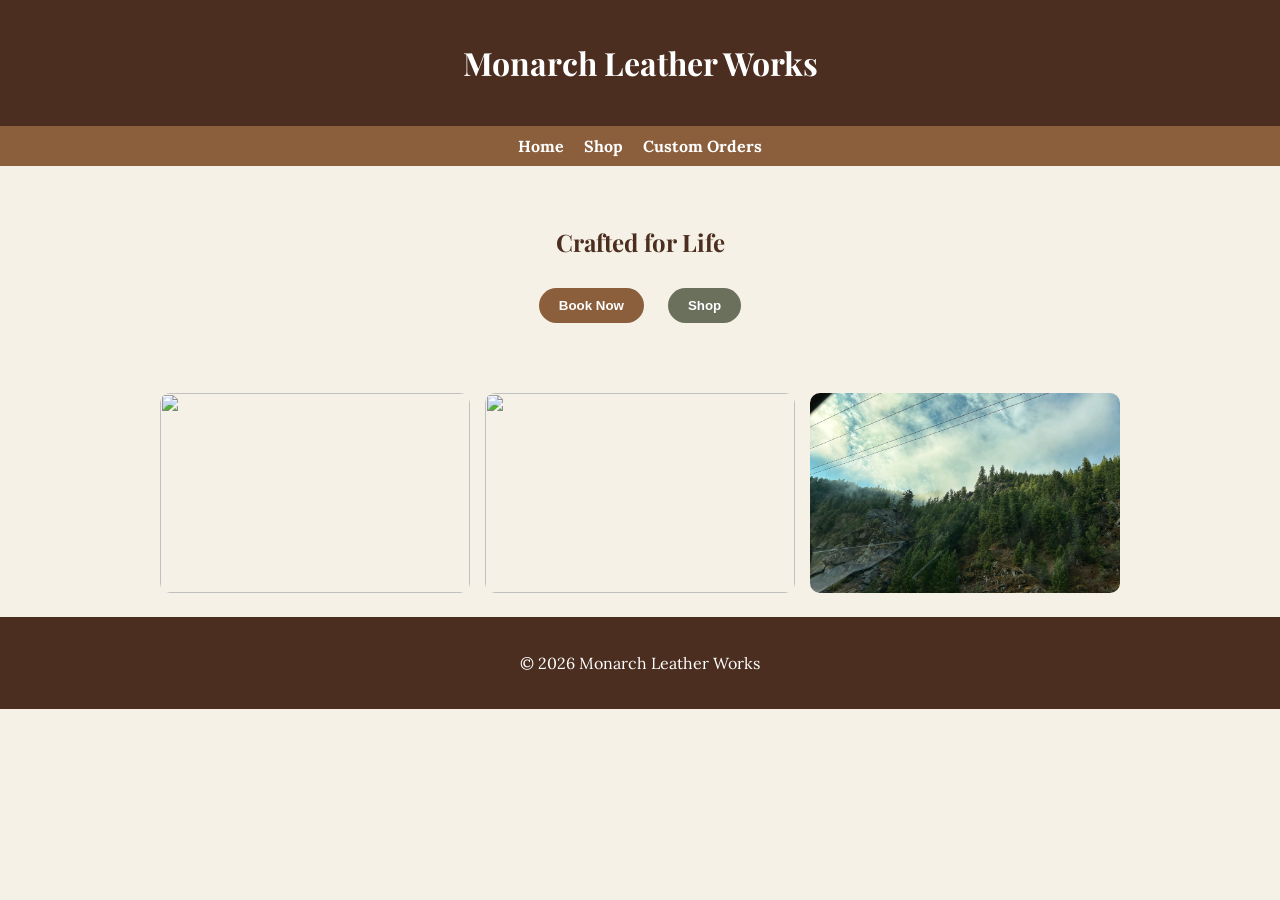
==== index.html @ 2d0d4804 "Add files via upload" ====
<!DOCTYPE html>
<html lang="en">
<head>
  <meta charset="UTF-8">
  <meta name="viewport" content="width=device-width, initial-scale=1.0">
  <title>Monarch Leather Works</title>

  <!-- Fonts -->
  <link href="https://fonts.googleapis.com/css2?family=Lora&family=Playfair+Display&display=swap" rel="stylesheet">

  <!-- CSS -->
  <link rel="stylesheet" href="styles.css">
</head>
<body>

<header>
  <h1>Monarch Leather Works</h1>
</header>

<nav>
  <a href="index.html">Home</a>
  <a href="shop.html">Shop</a>
  <a href="custom.html">Custom Orders</a>
</nav>

<main>
  <section class="hero">
    <h2>Crafted for Life</h2>
    <button class="btn btn-primary">Book Now</button>
    <button class="btn btn-secondary">Shop</button>
  </section>

  <div class="grid">
    <div class="image-card">
      <img src="https://images.unsplash.com/photo-1600180758890-6b94519a8ba6">
    </div>
    <div class="image-card">
      <img src="https://images.unsplash.com/photo-1501785888041-af3ef285b470">
    </div>
    <div class="image-card">
      <img src="IMG_5412 (1).JPEG">
    </div>
  </div>
</main>

<footer>
  <p>© 2026 Monarch Leather Works</p>
</footer>

</body>
</html>
---- styles.css ----
:root {
  --brown-dark: #4b2e1f;
  --brown-medium: #8b5e3c;
  --tan: #d2b48c;
  --cream: #f5f1e6;
  --olive: #6b705c;
}

body {
  margin: 0;
  font-family: 'Lora', serif;
  background: var(--cream);
  color: var(--brown-dark);
}

main {
  max-width: 1000px;
  margin: auto;
}

h1, h2, h3 {
  font-family: 'Playfair Display', serif;
}

header {
  background: var(--brown-dark);
  color: white;
  padding: 20px;
  text-align: center;
}

.image-card img,
.card img {
  width: 100%;
  height: 200px;        /* controls size */
  object-fit: cover;    /* crops instead of stretching */
  border-radius: 10px;
}

nav {
  background: var(--brown-medium);
  display: flex;
  justify-content: center;
  gap: 20px;
  padding: 10px;
}

nav a {
  color: white;
  text-decoration: none;
  font-weight: bold;
}

nav a:hover {
  color: var(--tan);
}

.hero {
  text-align: center;
  padding: 40px;
}

.btn {
  padding: 10px 20px;
  margin: 10px;
  border: none;
  border-radius: 20px;
  cursor: pointer;
  font-weight: bold;
}

.btn-primary {
  background: var(--brown-medium);
  color: white;
}

.btn-secondary {
  background: var(--olive);
  color: white;
}

.grid {
  display: grid;
  grid-template-columns: repeat(auto-fit, minmax(250px, 1fr));
  gap: 15px;
  padding: 20px;
}

.image-card img,
.card img {
  width: 100%;
  border-radius: 10px;
}

.card {
  text-align: center;
}

footer {
  text-align: center;
  padding: 20px;
  background: var(--brown-dark);
  color: white;
}
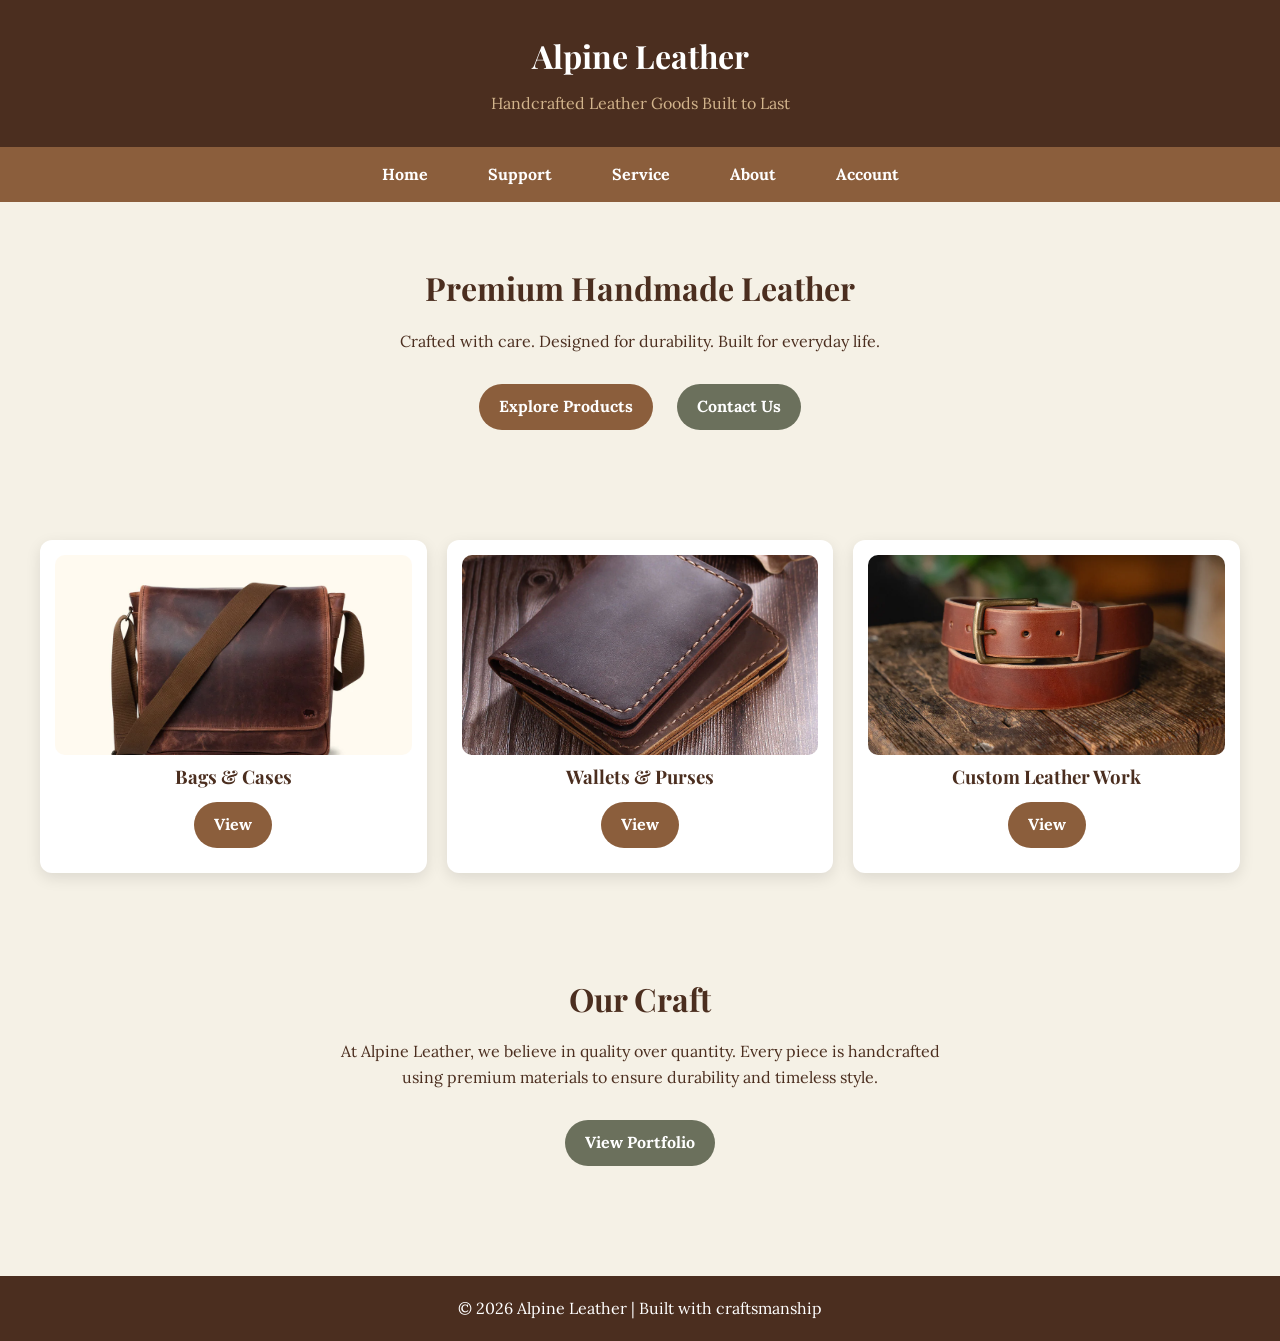
==== commit 28e65000: "got the main webpages in" ====
--- a/index.html
+++ b/index.html
@@ -1,51 +1,118 @@
-<!DOCTYPE html>
-<html lang="en">
-<head>
-  <meta charset="UTF-8">
-  <meta name="viewport" content="width=device-width, initial-scale=1.0">
-  <title>Monarch Leather Works</title>
-
-  <!-- Fonts -->
-  <link href="https://fonts.googleapis.com/css2?family=Lora&family=Playfair+Display&display=swap" rel="stylesheet">
-
-  <!-- CSS -->
-  <link rel="stylesheet" href="styles.css">
-</head>
-<body>
-
-<header>
-  <h1>Monarch Leather Works</h1>
-</header>
-
-<nav>
-  <a href="index.html">Home</a>
-  <a href="shop.html">Shop</a>
-  <a href="custom.html">Custom Orders</a>
-</nav>
-
-<main>
-  <section class="hero">
-    <h2>Crafted for Life</h2>
-    <button class="btn btn-primary">Book Now</button>
-    <button class="btn btn-secondary">Shop</button>
-  </section>
-
-  <div class="grid">
-    <div class="image-card">
-      <img src="https://images.unsplash.com/photo-1600180758890-6b94519a8ba6">
-    </div>
-    <div class="image-card">
-      <img src="https://images.unsplash.com/photo-1501785888041-af3ef285b470">
-    </div>
-    <div class="image-card">
-      <img src="IMG_5412 (1).JPEG">
-    </div>
-  </div>
-</main>
-
-<footer>
-  <p>© 2026 Monarch Leather Works</p>
-</footer>
-
-</body>
+<!DOCTYPE html>
+<html lang="en">
+<head>
+  <meta charset="UTF-8">
+  <meta name="viewport" content="width=device-width, initial-scale=1.0">
+  <title>Alpine Leather</title>
+
+  <!-- Fonts -->
+  <link href="https://fonts.googleapis.com/css2?family=Lora&family=Playfair+Display&display=swap" rel="stylesheet">
+
+  <!-- CSS -->
+  <link rel="stylesheet" href="styles.css">
+</head>
+
+<body>
+
+<!-- HEADER -->
+<header>
+  <h1>Alpine Leather</h1>
+  <p>Handcrafted Leather Goods Built to Last</p>
+</header>
+
+<!-- NAVIGATION -->
+<nav class="navbar">
+  <ul class="nav-links">
+
+    <li><a href="index.html">Home</a></li>
+
+    <li class="dropdown">
+      <a href="support/index.html">Support</a>
+      <ul class="dropdown-menu">
+        <li><a href="support/faqs.html">FAQs</a></li>
+        <li><a href="support/privacy.html">Privacy</a></li>
+        <li><a href="support/terms.html">Terms</a></li>
+      </ul>
+    </li>
+
+    <li class="dropdown">
+      <a href="service/index.html">Service</a>
+      <ul class="dropdown-menu">
+        <li><a href="service/classes.html">Classes</a></li>
+        <li><a href="service/leather.html">Leather Work</a></li>
+        <li><a href="service/bags.html">Bags & Cases</a></li>
+        <li><a href="service/wallets.html">Wallets & Purses</a></li>
+        <li><a href="service/other.html">Other</a></li>
+      </ul>
+    </li>
+
+    <li class="dropdown">
+      <a href="about/index.html">About</a>
+      <ul class="dropdown-menu">
+        <li><a href="about/contact.html">Contact Us</a></li>
+        <li><a href="about/portfolio.html">Portfolio</a></li>
+        <li><a href="about/updates.html">Farm Updates</a></li>
+        <li><a href="about/farm-products.html">Other Farm Products</a></li>
+      </ul>
+    </li>
+
+    <li class="dropdown">
+      <a href="account/index.html">Account</a>
+      <ul class="dropdown-menu">
+        <li><a href="account/login.html">Log In</a></li>
+        <li><a href="account/signup.html">Sign Up</a></li>
+        <li><a href="account/profile.html">Profile</a></li>
+      </ul>
+    </li>
+
+  </ul>
+</nav>
+
+<!-- HERO SECTION -->
+<section class="hero">
+  <h2>Premium Handmade Leather</h2>
+  <p>Crafted with care. Designed for durability. Built for everyday life.</p>
+  <a href="service/leather.html" class="btn btn-primary">Explore Products</a>
+  <a href="about/contact.html" class="btn btn-secondary">Contact Us</a>
+</section>
+
+<!-- FEATURED CATEGORIES -->
+<section class="grid">
+
+  <div class="card">
+    <img src="images/bag.webp" alt="Leather Bags">
+    <h3>Bags & Cases</h3>
+    <a href="service/bags.html" class="btn btn-primary">View</a>
+  </div>
+
+  <div class="card">
+    <img src="images/wallet.webp" alt="Wallets">
+    <h3>Wallets & Purses</h3>
+    <a href="service/wallets.html" class="btn btn-primary">View</a>
+  </div>
+
+  <div class="card">
+    <img src="images/belt.webp" alt="Leather Work">
+    <h3>Custom Leather Work</h3>
+    <a href="service/leather.html" class="btn btn-primary">View</a>
+  </div>
+
+</section>
+
+<!-- ABOUT PREVIEW -->
+<section class="hero">
+  <h2>Our Craft</h2>
+  <p>
+    At Alpine Leather, we believe in quality over quantity. Every piece is handcrafted
+    using premium materials to ensure durability and timeless style.
+  </p>
+  <a href="about/portfolio.html" class="btn btn-secondary">View Portfolio</a>
+</section>
+
+<!-- FOOTER -->
+<footer>
+  <p>© 2026 Alpine Leather | Built with craftsmanship</p>
+</footer>
+
+</body>
 </html>
--- a/styles.css
+++ b/styles.css
@@ -1,104 +1,183 @@
-:root {
-  --brown-dark: #4b2e1f;
-  --brown-medium: #8b5e3c;
-  --tan: #d2b48c;
-  --cream: #f5f1e6;
-  --olive: #6b705c;
-}
-
-body {
-  margin: 0;
-  font-family: 'Lora', serif;
-  background: var(--cream);
-  color: var(--brown-dark);
-}
-
-main {
-  max-width: 1000px;
-  margin: auto;
-}
-
-h1, h2, h3 {
-  font-family: 'Playfair Display', serif;
-}
-
-header {
-  background: var(--brown-dark);
-  color: white;
-  padding: 20px;
-  text-align: center;
-}
-
-.image-card img,
-.card img {
-  width: 100%;
-  height: 200px;        /* controls size */
-  object-fit: cover;    /* crops instead of stretching */
-  border-radius: 10px;
-}
-
-nav {
-  background: var(--brown-medium);
-  display: flex;
-  justify-content: center;
-  gap: 20px;
-  padding: 10px;
-}
-
-nav a {
-  color: white;
-  text-decoration: none;
-  font-weight: bold;
-}
-
-nav a:hover {
-  color: var(--tan);
-}
-
-.hero {
-  text-align: center;
-  padding: 40px;
-}
-
-.btn {
-  padding: 10px 20px;
-  margin: 10px;
-  border: none;
-  border-radius: 20px;
-  cursor: pointer;
-  font-weight: bold;
-}
-
-.btn-primary {
-  background: var(--brown-medium);
-  color: white;
-}
-
-.btn-secondary {
-  background: var(--olive);
-  color: white;
-}
-
-.grid {
-  display: grid;
-  grid-template-columns: repeat(auto-fit, minmax(250px, 1fr));
-  gap: 15px;
-  padding: 20px;
-}
-
-.image-card img,
-.card img {
-  width: 100%;
-  border-radius: 10px;
-}
-
-.card {
-  text-align: center;
-}
-
-footer {
-  text-align: center;
-  padding: 20px;
-  background: var(--brown-dark);
-  color: white;
+/* COLOR SYSTEM */
+:root {
+  --brown-dark: #4b2e1f;
+  --brown-medium: #8b5e3c;
+  --tan: #d2b48c;
+  --cream: #f5f1e6;
+  --olive: #6b705c;
+}
+
+/* RESET */
+* {
+  margin: 0;
+  padding: 0;
+  box-sizing: border-box;
+}
+
+/* BODY */
+body {
+  font-family: 'Lora', serif;
+  background: var(--cream);
+  color: var(--brown-dark);
+  line-height: 1.6;
+}
+
+/* HEADINGS */
+h1, h2, h3 {
+  font-family: 'Playfair Display', serif;
+}
+
+/* HEADER */
+header {
+  background: var(--brown-dark);
+  color: white;
+  text-align: center;
+  padding: 30px 20px;
+}
+
+header p {
+  margin-top: 10px;
+  color: var(--tan);
+}
+
+/* NAVBAR */
+.navbar {
+  background: var(--brown-medium);
+}
+
+.nav-links {
+  list-style: none;
+  display: flex;
+  justify-content: center;
+  gap: 30px;
+}
+
+.nav-links li {
+  position: relative;
+}
+
+.nav-links a {
+  display: block;
+  padding: 15px;
+  color: white;
+  text-decoration: none;
+  font-weight: bold;
+}
+
+.nav-links a:hover {
+  color: var(--tan);
+}
+
+/* DROPDOWN */
+.dropdown-menu {
+  display: none;
+  position: absolute;
+  background: white;
+  top: 100%;
+  left: 0;
+  min-width: 200px;
+  border-radius: 8px;
+  overflow: hidden;
+  box-shadow: 0 10px 20px rgba(0,0,0,0.2);
+}
+
+.dropdown-menu li {
+  border-bottom: 1px solid #eee;
+}
+
+.dropdown-menu a {
+  color: var(--brown-dark);
+  padding: 12px;
+}
+
+.dropdown-menu a:hover {
+  background: var(--cream);
+}
+
+.dropdown:hover .dropdown-menu {
+  display: block;
+}
+
+/* HERO SECTION */
+.hero {
+  text-align: center;
+  padding: 60px 20px;
+}
+
+.hero h2 {
+  font-size: 2rem;
+  margin-bottom: 15px;
+}
+
+.hero p {
+  max-width: 600px;
+  margin: 0 auto 20px;
+}
+
+/* BUTTONS */
+.btn {
+  display: inline-block;
+  padding: 10px 20px;
+  margin: 10px;
+  border-radius: 25px;
+  text-decoration: none;
+  font-weight: bold;
+  transition: 0.3s;
+}
+
+.btn-primary {
+  background: var(--brown-medium);
+  color: white;
+}
+
+.btn-primary:hover {
+  background: var(--brown-dark);
+}
+
+.btn-secondary {
+  background: var(--olive);
+  color: white;
+}
+
+.btn-secondary:hover {
+  opacity: 0.9;
+}
+
+/* GRID SECTION */
+.grid {
+  display: grid;
+  grid-template-columns: repeat(auto-fit, minmax(250px, 1fr));
+  gap: 20px;
+  padding: 40px;
+}
+
+/* CARD */
+.card {
+  background: white;
+  border-radius: 12px;
+  padding: 15px;
+  text-align: center;
+  box-shadow: 0 5px 15px rgba(0,0,0,0.1);
+  transition: 0.3s;
+}
+
+.card:hover {
+  transform: translateY(-5px);
+}
+
+/* IMAGES */
+.card img {
+  width: 100%;
+  height: 200px;
+  object-fit: cover;
+  border-radius: 10px;
+}
+
+/* FOOTER */
+footer {
+  text-align: center;
+  padding: 20px;
+  background: var(--brown-dark);
+  color: white;
+  margin-top: 40px;
 }
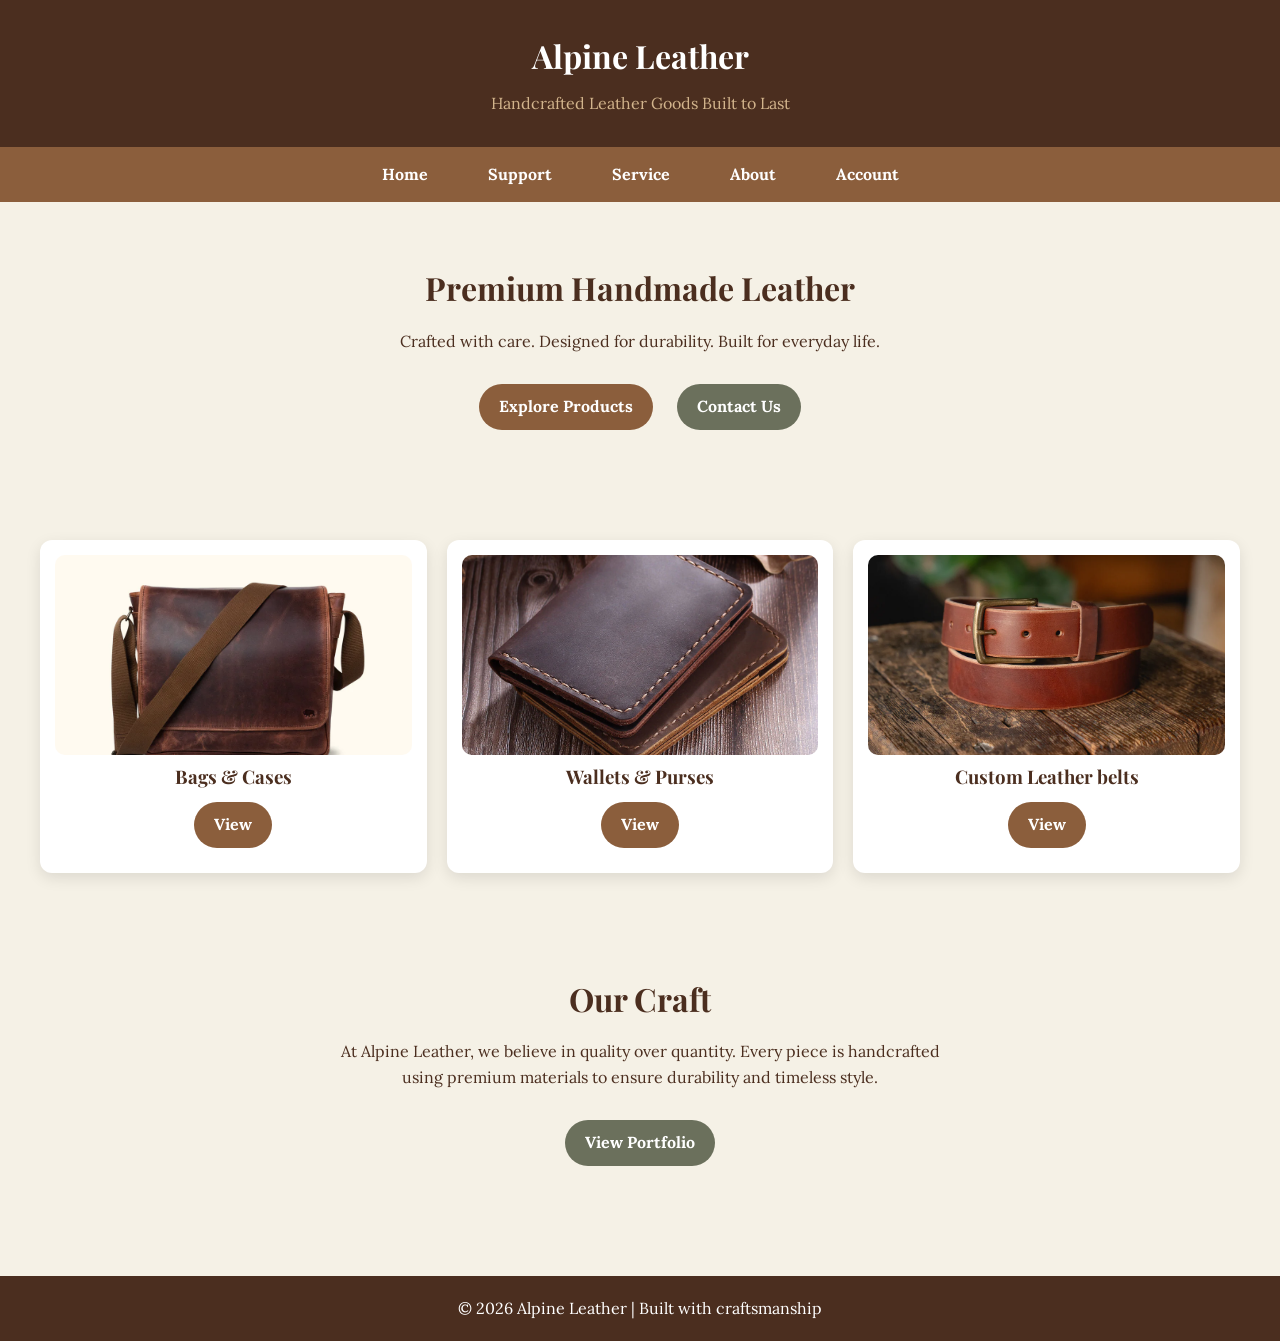
==== commit 6677cd01: "minor error fixs" ====
--- a/index.html
+++ b/index.html
@@ -80,7 +80,7 @@
 <section class="grid">
 
   <div class="card">
-    <img src="images/bag.webp" alt="Leather Bags">
+    <img src="images/bag.webp" alt="Leather Bag">
     <h3>Bags & Cases</h3>
     <a href="service/bags.html" class="btn btn-primary">View</a>
   </div>
@@ -92,8 +92,8 @@
   </div>
 
   <div class="card">
-    <img src="images/belt.webp" alt="Leather Work">
-    <h3>Custom Leather Work</h3>
+    <img src="images/belt.webp" alt="Leather belt">
+    <h3>Custom Leather belts</h3>
     <a href="service/leather.html" class="btn btn-primary">View</a>
   </div>
 
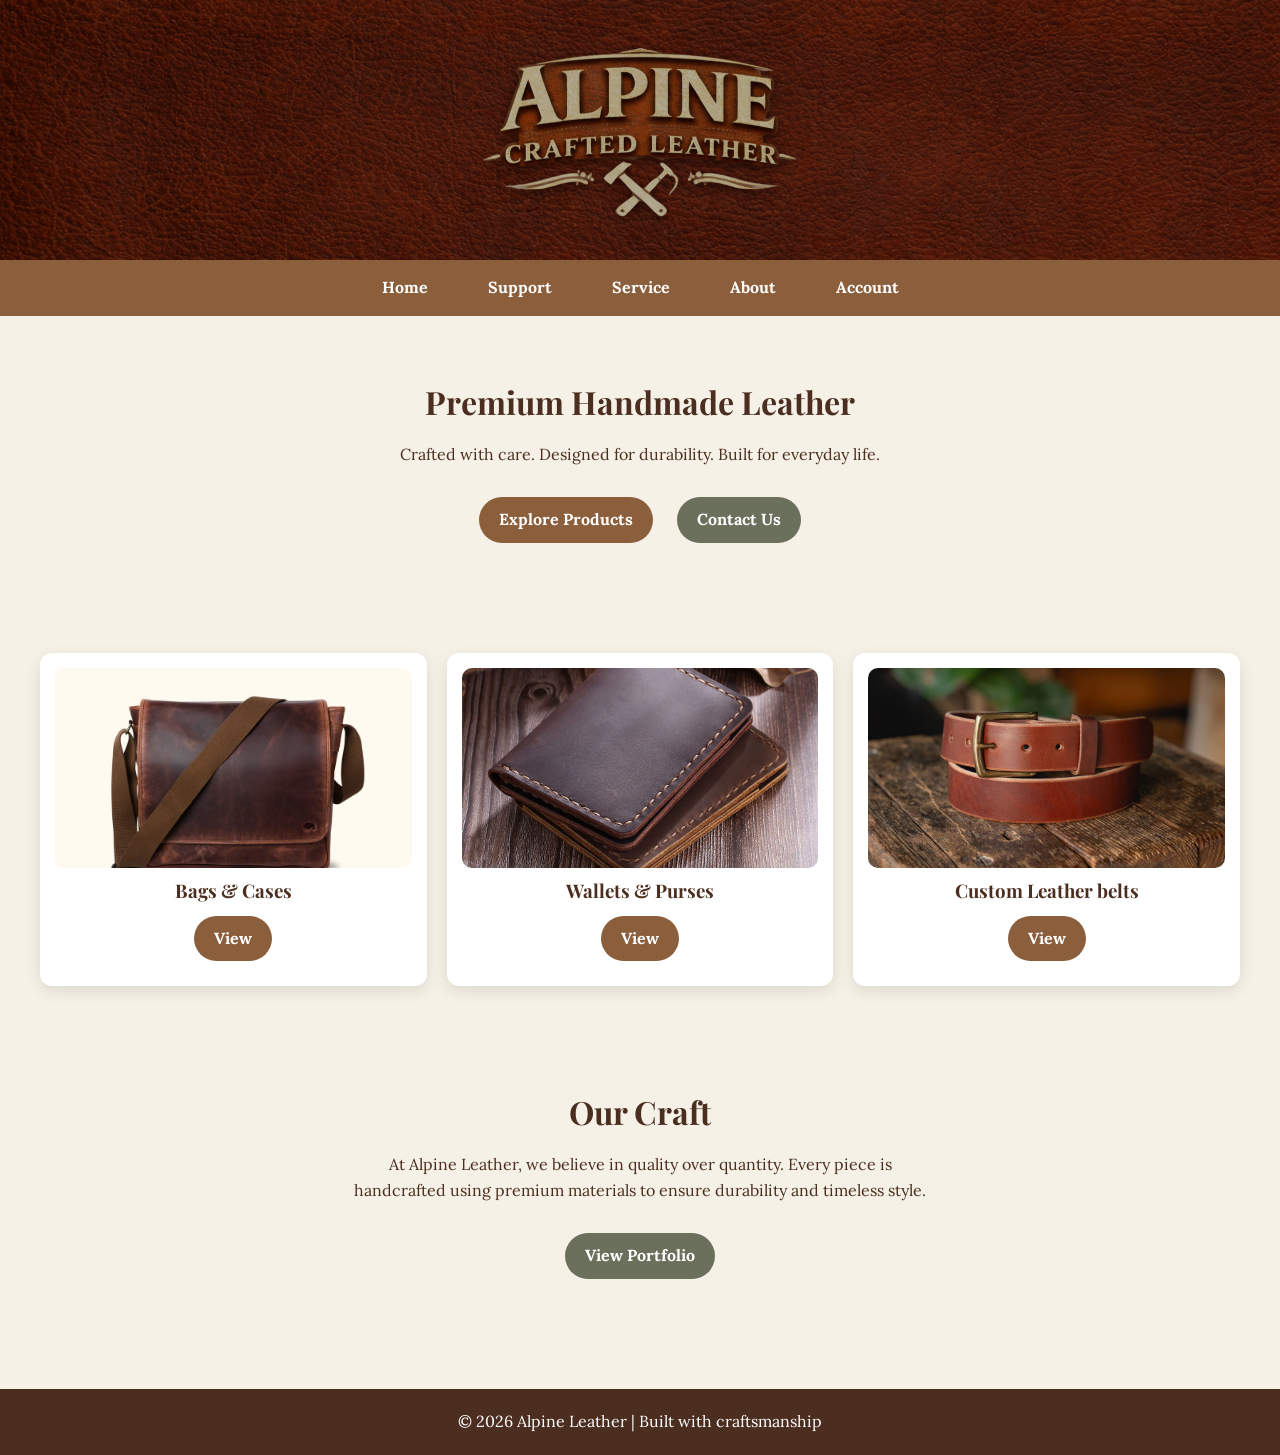
==== commit dbad7af7: "header images" ====
--- a/index.html
+++ b/index.html
@@ -16,8 +16,7 @@
 
 <!-- HEADER -->
 <header>
-  <h1>Alpine Leather</h1>
-  <p>Handcrafted Leather Goods Built to Last</p>
+  <img src="images/Alpine_logo.png" alt="Alpine_logo" class="logo">
 </header>
 
 <!-- NAVIGATION -->
@@ -84,7 +83,6 @@
     <h3>Bags & Cases</h3>
     <a href="service/bags.html" class="btn btn-primary">View</a>
   </div>
-
   <div class="card">
     <img src="images/wallet.webp" alt="Wallets">
     <h3>Wallets & Purses</h3>
@@ -94,7 +92,7 @@
   <div class="card">
     <img src="images/belt.webp" alt="Leather belt">
     <h3>Custom Leather belts</h3>
-    <a href="service/leather.html" class="btn btn-primary">View</a>
+    <a href="service/belts.html" class="btn btn-primary">View</a>
   </div>
 
 </section>
--- a/styles.css
+++ b/styles.css
@@ -27,17 +27,54 @@
   font-family: 'Playfair Display', serif;
 }
 
-/* HEADER */
+/* =========================
+   HEADER (UPDATED)
+   ========================= */
+
 header {
-  background: var(--brown-dark);
-  color: white;
-  text-align: center;
-  padding: 30px 20px;
+   background:
+    linear-gradient(rgba(0,0,0,0.5), rgba(0,0,0,0.5)),
+    url("/images/Leather_Header.png");
+  background-size: cover;
+  background-position: center;
+  background-repeat: no-repeat;
+
+  color: white;
+  text-align: center;
+
+  padding: 40px 20px;
+  min-height: 180px;
+
+  display: flex;
+  flex-direction: column;
+  justify-content: center;
+
+  position: relative;
+}
+
+
+.logo {
+  height: 60%;        /* scales with header */
+  max-height: 180px;  /* prevents it from getting huge */
+  width: auto;
+  display: block;
+  margin: 0 auto;
+  filter: brightness(.7) drop-shadow(0 3px 6px rgba(0,0,0,0.6));
+}
+
+/* KEEP TEXT ABOVE OVERLAY */
+header * {
+  position: relative;
+  z-index: 1;
 }
 
 header p {
   margin-top: 10px;
-  color: var(--tan);
+  color: #f5e6d3;
+}
+
+header h1 {
+  font-size: clamp(1.8rem, 5vw, 2.5rem);
 }
 
 /* NAVBAR */
@@ -50,6 +87,7 @@
   display: flex;
   justify-content: center;
   gap: 30px;
+  flex-wrap: wrap;
 }
 
 .nav-links li {
@@ -79,6 +117,7 @@
   border-radius: 8px;
   overflow: hidden;
   box-shadow: 0 10px 20px rgba(0,0,0,0.2);
+  z-index: 1000;
 }
 
 .dropdown-menu li {
@@ -105,13 +144,14 @@
 }
 
 .hero h2 {
-  font-size: 2rem;
+  font-size: clamp(1.5rem, 4vw, 2rem);
   margin-bottom: 15px;
 }
 
 .hero p {
   max-width: 600px;
   margin: 0 auto 20px;
+  padding: 0 10px;
 }
 
 /* BUTTONS */
@@ -180,4 +220,77 @@
   background: var(--brown-dark);
   color: white;
   margin-top: 40px;
+}
+
+/* =========================
+   MOBILE RESPONSIVENESS
+   ========================= */
+
+@media (max-width: 768px) {
+
+  header {
+    min-height: 140px;
+    padding: 40px 15px;
+  }
+
+  .logo {
+    max-height: 90px;
+  }
+
+  .nav-links {
+    flex-direction: column;
+    align-items: center;
+    gap: 10px;
+  }
+
+  .nav-links a {
+    padding: 10px;
+  }
+
+  .dropdown-menu {
+    position: static;
+    box-shadow: none;
+  }
+
+  .dropdown:hover .dropdown-menu {
+    display: none;
+  }
+
+  .grid {
+    padding: 20px;
+  }
+
+  .hero {
+    padding: 40px 15px;
+  }
+
+  .card img {
+    height: 180px;
+  }
+}
+
+@media (max-width: 480px) {
+
+  header {
+    min-height: 120px;
+    padding: 30px 10px;
+  }
+
+  .logo {
+    max-height: 70px;
+  }
+
+
+  .hero h2 {
+    font-size: 1.4rem;
+  }
+
+  .card img {
+    height: 160px;
+  }
+
+  .btn {
+    width: 100%;
+    text-align: center;
+  }
 }
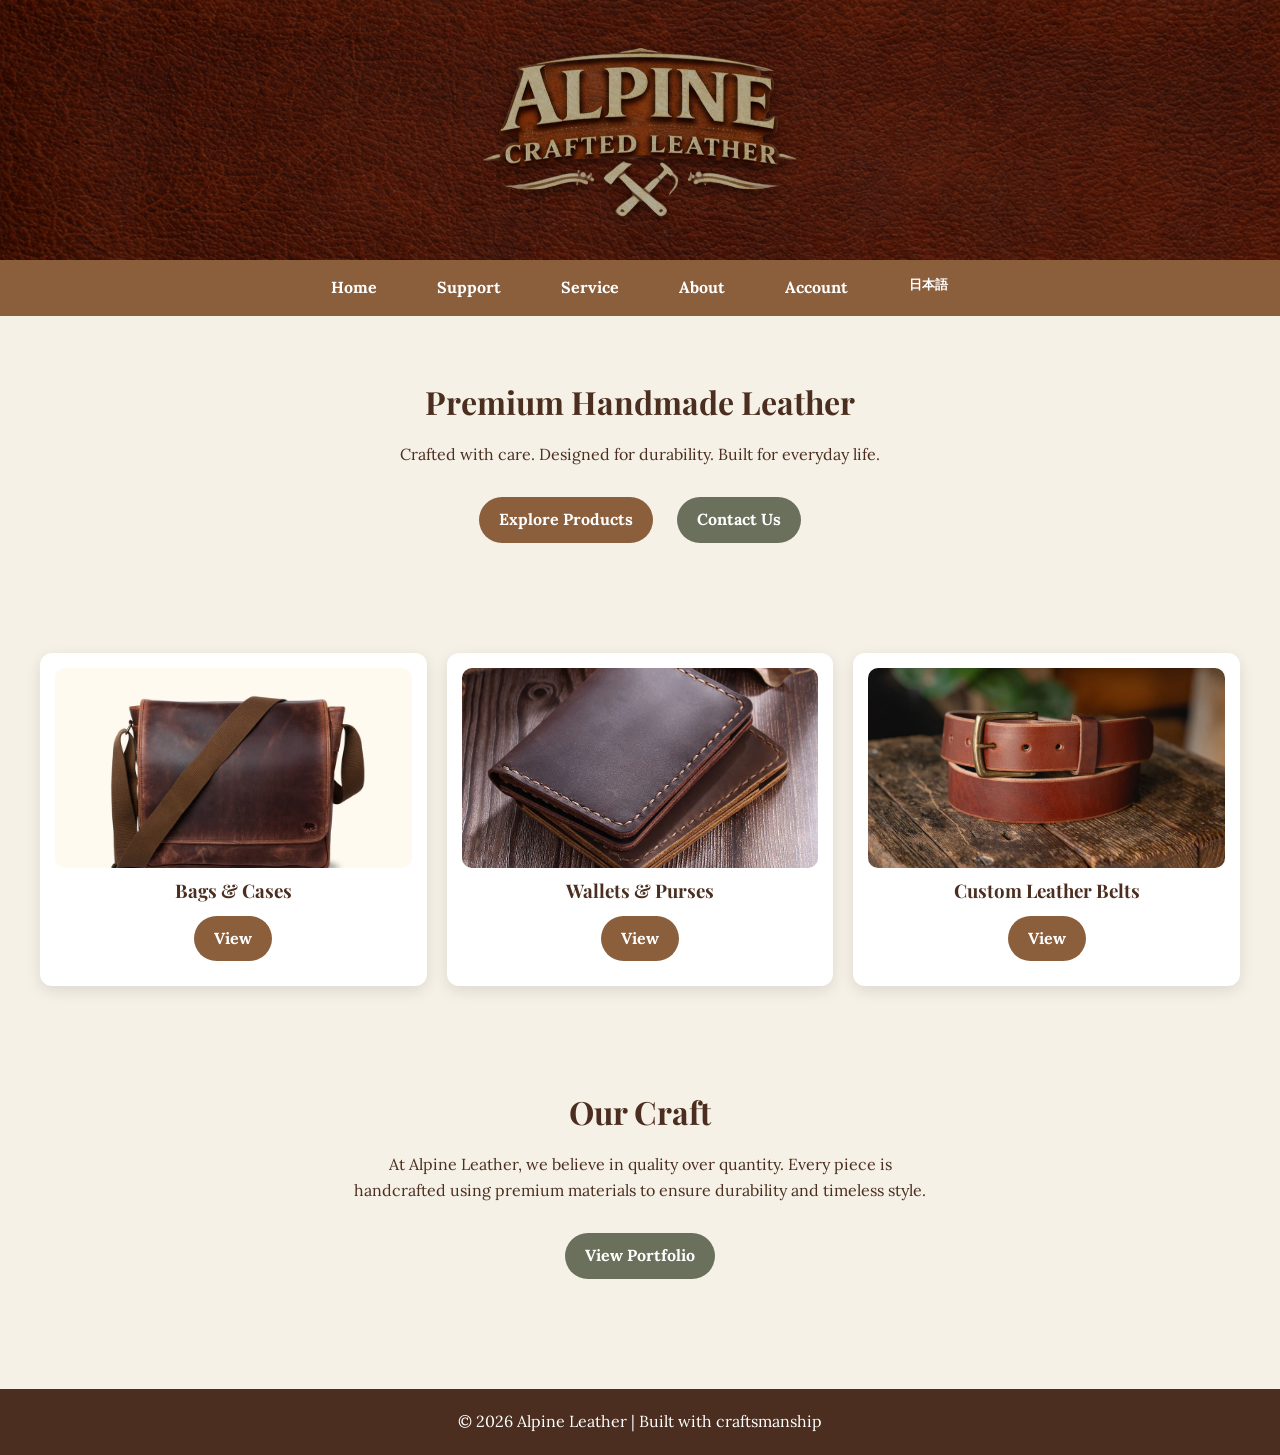
==== commit 43b2aeda: "jap" ====
--- a/index.html
+++ b/index.html
@@ -6,7 +6,7 @@
   <title>Alpine Leather</title>
 
   <!-- Fonts -->
-  <link href="https://fonts.googleapis.com/css2?family=Lora&family=Playfair+Display&display=swap" rel="stylesheet">
+  <link href="https://fonts.googleapis.com/css2?family=Lora&family=Playfair+Display&family=Noto+Sans+JP:wght@400;700&display=swap" rel="stylesheet">
 
   <!-- CSS -->
   <link rel="stylesheet" href="styles.css">
@@ -23,45 +23,53 @@
 <nav class="navbar">
   <ul class="nav-links">
 
-    <li><a href="index.html">Home</a></li>
+    <li><a id="nav-home" href="index.html">Home</a></li>
 
     <li class="dropdown">
-      <a href="support/index.html">Support</a>
+      <a id="nav-support" href="support/index.html">Support</a>
+
       <ul class="dropdown-menu">
-        <li><a href="support/faqs.html">FAQs</a></li>
-        <li><a href="support/privacy.html">Privacy</a></li>
-        <li><a href="support/terms.html">Terms</a></li>
+        <li><a id="faq-link" href="support/faqs.html">FAQs</a></li>
+        <li><a id="privacy-link" href="support/privacy.html">Privacy</a></li>
+        <li><a id="terms-link" href="support/terms.html">Terms</a></li>
       </ul>
     </li>
 
     <li class="dropdown">
-      <a href="service/index.html">Service</a>
+      <a id="nav-service" href="service/index.html">Service</a>
+
       <ul class="dropdown-menu">
-        <li><a href="service/classes.html">Classes</a></li>
-        <li><a href="service/leather.html">Leather Work</a></li>
-        <li><a href="service/bags.html">Bags & Cases</a></li>
-        <li><a href="service/wallets.html">Wallets & Purses</a></li>
-        <li><a href="service/other.html">Other</a></li>
+        <li><a id="classes-link" href="service/classes.html">Classes</a></li>
+        <li><a id="leather-link" href="service/leather.html">Leather Work</a></li>
+        <li><a id="bags-link" href="service/bags.html">Bags & Cases</a></li>
+        <li><a id="wallets-link" href="service/wallets.html">Wallets & Purses</a></li>
+        <li><a id="other-link" href="service/other.html">Other</a></li>
       </ul>
     </li>
 
     <li class="dropdown">
-      <a href="about/index.html">About</a>
+      <a id="nav-about" href="about/index.html">About</a>
+
       <ul class="dropdown-menu">
-        <li><a href="about/contact.html">Contact Us</a></li>
-        <li><a href="about/portfolio.html">Portfolio</a></li>
-        <li><a href="about/updates.html">Farm Updates</a></li>
-        <li><a href="about/farm-products.html">Other Farm Products</a></li>
+        <li><a id="contact-link" href="about/contact.html">Contact Us</a></li>
+        <li><a id="portfolio-link" href="about/portfolio.html">Portfolio</a></li>
+        <li><a id="updates-link" href="about/updates.html">Farm Updates</a></li>
+        <li><a id="products-link" href="about/farm-products.html">Other Farm Products</a></li>
       </ul>
     </li>
 
     <li class="dropdown">
-      <a href="account/index.html">Account</a>
+      <a id="nav-account" href="account/index.html">Account</a>
+
       <ul class="dropdown-menu">
-        <li><a href="account/login.html">Log In</a></li>
-        <li><a href="account/signup.html">Sign Up</a></li>
-        <li><a href="account/profile.html">Profile</a></li>
+        <li><a id="login-link" href="account/login.html">Log In</a></li>
+        <li><a id="signup-link" href="account/signup.html">Sign Up</a></li>
+        <li><a id="profile-link" href="account/profile.html">Profile</a></li>
       </ul>
+    </li>
+
+    <li>
+      <button id="lang-toggle">日本語</button>
     </li>
 
   </ul>
@@ -69,10 +77,21 @@
 
 <!-- HERO SECTION -->
 <section class="hero">
-  <h2>Premium Handmade Leather</h2>
-  <p>Crafted with care. Designed for durability. Built for everyday life.</p>
-  <a href="service/leather.html" class="btn btn-primary">Explore Products</a>
-  <a href="about/contact.html" class="btn btn-secondary">Contact Us</a>
+
+  <h2 id="hero-title">Premium Handmade Leather</h2>
+
+  <p id="hero-text">
+    Crafted with care. Designed for durability. Built for everyday life.
+  </p>
+
+  <a id="explore-btn" href="service/leather.html" class="btn btn-primary">
+    Explore Products
+  </a>
+
+  <a id="contact-btn" href="about/contact.html" class="btn btn-secondary">
+    Contact Us
+  </a>
+
 </section>
 
 <!-- FEATURED CATEGORIES -->
@@ -80,37 +99,45 @@
 
   <div class="card">
     <img src="images/bag.webp" alt="Leather Bag">
-    <h3>Bags & Cases</h3>
-    <a href="service/bags.html" class="btn btn-primary">View</a>
+    <h3 id="bag-title">Bags & Cases</h3>
+    <a id="bag-view" href="service/bags.html" class="btn btn-primary">View</a>
   </div>
+
   <div class="card">
     <img src="images/wallet.webp" alt="Wallets">
-    <h3>Wallets & Purses</h3>
-    <a href="service/wallets.html" class="btn btn-primary">View</a>
+    <h3 id="wallet-title">Wallets & Purses</h3>
+    <a id="wallet-view" href="service/wallets.html" class="btn btn-primary">View</a>
   </div>
 
   <div class="card">
     <img src="images/belt.webp" alt="Leather belt">
-    <h3>Custom Leather belts</h3>
-    <a href="service/belts.html" class="btn btn-primary">View</a>
+    <h3 id="belt-title">Custom Leather Belts</h3>
+    <a id="belt-view" href="service/belts.html" class="btn btn-primary">View</a>
   </div>
 
 </section>
 
 <!-- ABOUT PREVIEW -->
 <section class="hero">
-  <h2>Our Craft</h2>
-  <p>
-    At Alpine Leather, we believe in quality over quantity. Every piece is handcrafted
-    using premium materials to ensure durability and timeless style.
+
+  <h2 id="craft-title">Our Craft</h2>
+
+  <p id="craft-text">
+    At Alpine Leather, we believe in quality over quantity.
+    Every piece is handcrafted using premium materials to ensure
+    durability and timeless style.
   </p>
-  <a href="about/portfolio.html" class="btn btn-secondary">View Portfolio</a>
+
+  <a id="portfolio-btn" href="about/portfolio.html" class="btn btn-secondary">
+    View Portfolio
+  </a>
+
 </section>
 
 <!-- FOOTER -->
 <footer>
-  <p>© 2026 Alpine Leather | Built with craftsmanship</p>
+  <p id="footer-text">© 2026 Alpine Leather | Built with craftsmanship</p>
 </footer>
-
+<script src="translations.js"></script>
 </body>
 </html>
--- a/styles.css
+++ b/styles.css
@@ -34,7 +34,7 @@
 header {
    background:
     linear-gradient(rgba(0,0,0,0.5), rgba(0,0,0,0.5)),
-    url("/images/Leather_Header.png");
+    url("images/Leather_Header.png");
   background-size: cover;
   background-position: center;
   background-repeat: no-repeat;
@@ -222,6 +222,9 @@
   margin-top: 40px;
 }
 
+
+
+
 /* =========================
    MOBILE RESPONSIVENESS
    ========================= */
@@ -293,4 +296,71 @@
     width: 100%;
     text-align: center;
   }
+}
+
+/* =========================
+   JAPANESE MODE
+   ========================= */
+
+.japanese-mode {
+
+  font-family:
+    "Noto Sans JP",
+    "Yu Gothic",
+    sans-serif;
+
+  letter-spacing: 0.03em;
+}
+
+/* Japanese websites often use slightly denser layouts */
+.japanese-mode .hero {
+  padding: 50px 20px;
+}
+
+/* Navigation */
+#lang-toggle {
+
+  background: var(--brown-medium);
+  color: white;
+
+  border: none;
+
+  padding: 10px 16px;
+
+  border-radius: 8px;
+
+  cursor: pointer;
+
+  font-weight: bold;
+
+  margin-top: 6px;
+
+  transition: 0.3s;
+}
+
+#lang-toggle:hover {
+  background: var(--brown-dark);
+}
+
+/* Japanese styling adjustments */
+.japanese-mode .navbar {
+  background: #7a1f1f;
+}
+
+.japanese-mode .card {
+
+  border: 1px solid rgba(0,0,0,0.08);
+
+  box-shadow:
+    0 3px 10px rgba(0,0,0,0.08);
+}
+
+/* Better spacing for Japanese characters */
+.japanese-mode p {
+  line-height: 2;
+}
+
+/* Decorative vertical text option */
+.vertical-japanese {
+  writing-mode: vertical-rl;
 }
